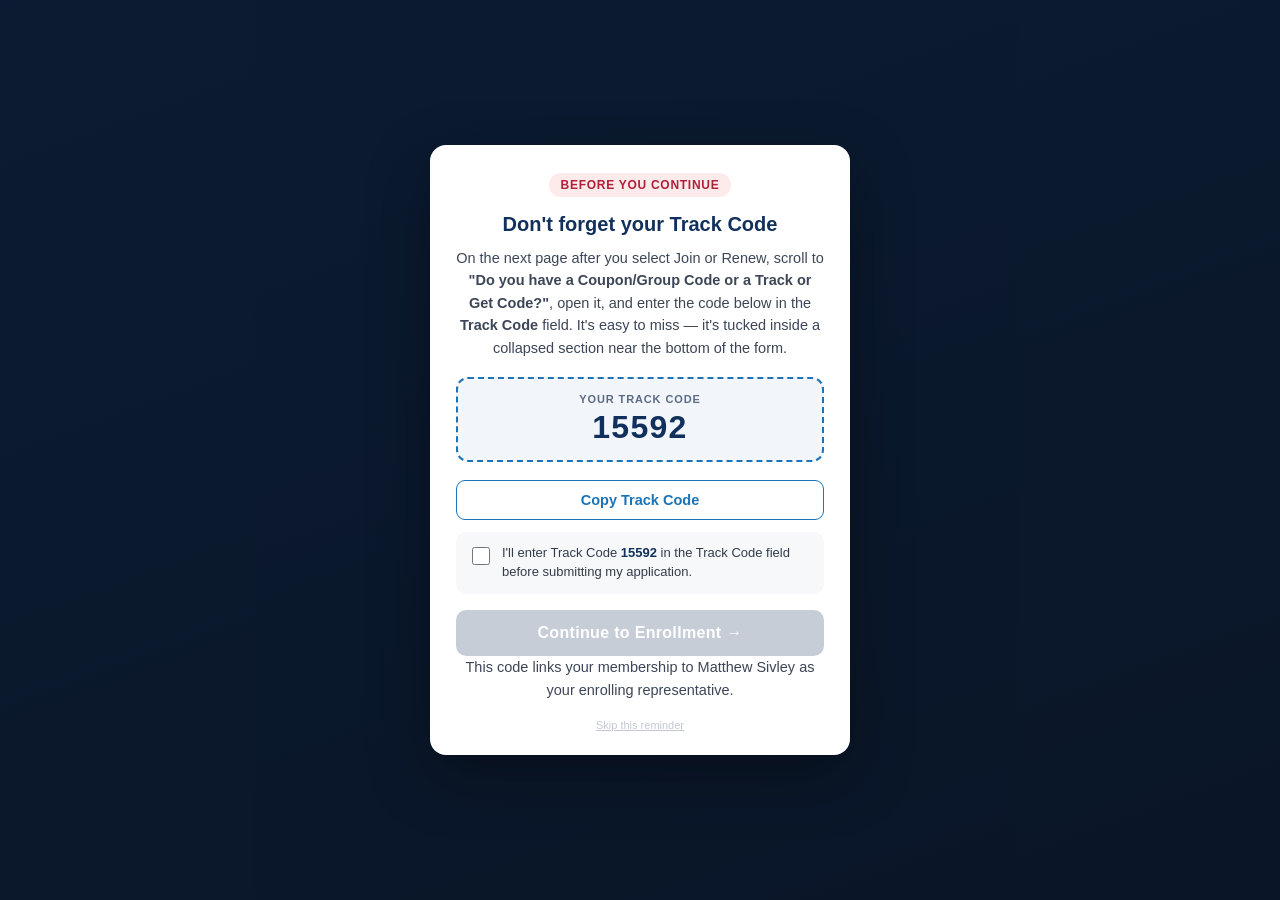
==== index.html @ 1456e948 "Publish AMCN track code landing page" ====
<!DOCTYPE html>
<html lang="en">
<head>
<meta charset="UTF-8">
<meta name="viewport" content="width=device-width, initial-scale=1.0">
<title>Join AirMedCare Network — Matthew Sivley</title>
<style>
  :root{
    --navy:#12305c;
    --blue:#1c73b8;
    --red:#b0203a;
    --ink:#1a1f2b;
    --paper:#ffffff;
  }
  *{box-sizing:border-box;}
  body{
    margin:0;
    font-family:-apple-system,BlinkMacSystemFont,"Segoe UI",Roboto,Helvetica,Arial,sans-serif;
    background:linear-gradient(160deg,var(--navy),#0b1c33);
    color:var(--ink);
    min-height:100vh;
    display:flex;
    align-items:center;
    justify-content:center;
    padding:24px;
  }

  /* ---- Overlay ---- */
  .overlay{
    position:fixed;
    inset:0;
    background:rgba(10,20,35,.72);
    display:flex;
    align-items:center;
    justify-content:center;
    padding:20px;
    z-index:999;
    animation:fadeIn .25s ease-out;
  }
  @keyframes fadeIn{from{opacity:0}to{opacity:1}}

  .card{
    background:var(--paper);
    border-radius:16px;
    max-width:420px;
    width:100%;
    padding:28px 26px 24px;
    box-shadow:0 20px 60px rgba(0,0,0,.35);
    text-align:center;
    animation:pop .3s ease-out;
  }
  @keyframes pop{from{transform:scale(.94);opacity:0}to{transform:scale(1);opacity:1}}

  .badge{
    display:inline-block;
    background:#fdeaea;
    color:var(--red);
    font-size:12px;
    font-weight:700;
    letter-spacing:.06em;
    text-transform:uppercase;
    padding:5px 12px;
    border-radius:999px;
    margin-bottom:14px;
  }

  .card h2{
    font-size:20px;
    margin:0 0 10px;
    color:var(--navy);
    line-height:1.3;
  }

  .card p{
    font-size:14.5px;
    line-height:1.55;
    color:#3c4657;
    margin:0 0 18px;
  }

  .code-box{
    background:#f2f6fb;
    border:2px dashed var(--blue);
    border-radius:12px;
    padding:14px 16px;
    margin-bottom:18px;
  }
  .code-label{
    font-size:11px;
    text-transform:uppercase;
    letter-spacing:.08em;
    color:#5b6b83;
    font-weight:700;
    margin-bottom:4px;
  }
  .code-value{
    font-size:32px;
    font-weight:800;
    color:var(--navy);
    letter-spacing:.04em;
    font-variant-numeric:tabular-nums;
  }

  .copy-btn{
    width:100%;
    padding:11px;
    border-radius:9px;
    border:1.5px solid var(--blue);
    background:#fff;
    color:var(--blue);
    font-size:14.5px;
    font-weight:700;
    cursor:pointer;
    margin-bottom:12px;
    transition:background .15s;
  }
  .copy-btn:active{background:#eaf3fb;}
  .copy-btn.copied{
    background:#e6f6ec;
    border-color:#2f9e56;
    color:#1f7a3f;
  }

  .ack-row{
    display:flex;
    align-items:flex-start;
    gap:9px;
    text-align:left;
    background:#f7f8fa;
    border-radius:10px;
    padding:12px 12px;
    margin-bottom:16px;
  }
  .ack-row input{
    margin-top:3px;
    width:18px;
    height:18px;
    flex-shrink:0;
    accent-color:var(--blue);
  }
  .ack-row label{
    font-size:13px;
    line-height:1.45;
    color:#333c4a;
  }
  .ack-row strong{color:var(--navy);}

  .continue-btn{
    width:100%;
    padding:14px;
    border-radius:10px;
    border:none;
    background:#c7cdd6;
    color:#fff;
    font-size:16px;
    font-weight:800;
    letter-spacing:.02em;
    cursor:not-allowed;
    text-decoration:none;
    display:block;
    transition:background .2s;
  }
  .continue-btn.active{
    background:var(--red);
    cursor:pointer;
  }
  .continue-btn.active:hover{background:#8f1a2d;}

  .hint{
    font-size:12px;
    color:#8a94a6;
    margin-top:12px;
    line-height:1.5;
  }

  .skip{
    display:block;
    margin-top:14px;
    font-size:11px;
    color:#c2c8d2;
    text-decoration:underline;
  }
</style>
</head>
<body>

  <!-- The mandatory overlay -->
  <div class="overlay" id="overlay">
    <div class="card">
      <span class="badge">Before you continue</span>
      <h2>Don't forget your Track&nbsp;Code</h2>
      <p>
        On the next page after you select Join or Renew, scroll to <strong>"Do you have a Coupon/Group Code or a Track or Get Code?"</strong>,
        open it, and enter the code below in the <strong>Track Code</strong> field. It's easy to miss —
        it's tucked inside a collapsed section near the bottom of the form.
      </p>

      <div class="code-box">
        <div class="code-label">Your Track Code</div>
        <div class="code-value" id="trackCode">15592</div>
      </div>

      <button class="copy-btn" id="copyBtn" type="button">Copy Track Code</button>

      <div class="ack-row">
        <input type="checkbox" id="ackCheck">
        <label for="ackCheck">I'll enter Track Code <strong>15592</strong> in the Track Code field before submitting my application.</label>
      </div>

      <a class="continue-btn" id="continueBtn" href="https://www.amcnrep.com/Matthew-Sivley" target="_blank" rel="noopener">
        Continue to Enrollment →
      </a>

      <p class="hint">This code links your membership to Matthew Sivley as your enrolling representative.</p>
      <a class="skip" href="https://www.amcnrep.com/Matthew-Sivley" target="_blank" rel="noopener">Skip this reminder</a>
    </div>
  </div>

<script>
  const checkbox = document.getElementById('ackCheck');
  const continueBtn = document.getElementById('continueBtn');
  const copyBtn = document.getElementById('copyBtn');
  const trackCode = document.getElementById('trackCode').textContent.trim();

  function syncState(){
    if(checkbox.checked){
      continueBtn.classList.add('active');
    } else {
      continueBtn.classList.remove('active');
    }
  }

  continueBtn.addEventListener('click', function(e){
    if(!checkbox.checked){
      e.preventDefault();
      checkbox.parentElement.style.outline = '2px solid #b0203a';
      checkbox.focus();
    }
  });

  checkbox.addEventListener('change', syncState);

  copyBtn.addEventListener('click', async function(){
    try{
      await navigator.clipboard.writeText(trackCode);
    }catch(err){
      // Fallback for browsers without clipboard API access
      const ta = document.createElement('textarea');
      ta.value = trackCode;
      document.body.appendChild(ta);
      ta.select();
      document.execCommand('copy');
      document.body.removeChild(ta);
    }
    copyBtn.textContent = 'Copied ✓';
    copyBtn.classList.add('copied');
    setTimeout(()=>{
      copyBtn.textContent = 'Copy Track Code';
      copyBtn.classList.remove('copied');
    }, 1800);
  });

  // Block Escape-key / outside-click dismissal — there is no dismiss handler at all,
  // so there's nothing to disable. This overlay simply has no close button.
</script>

</body>
</html>
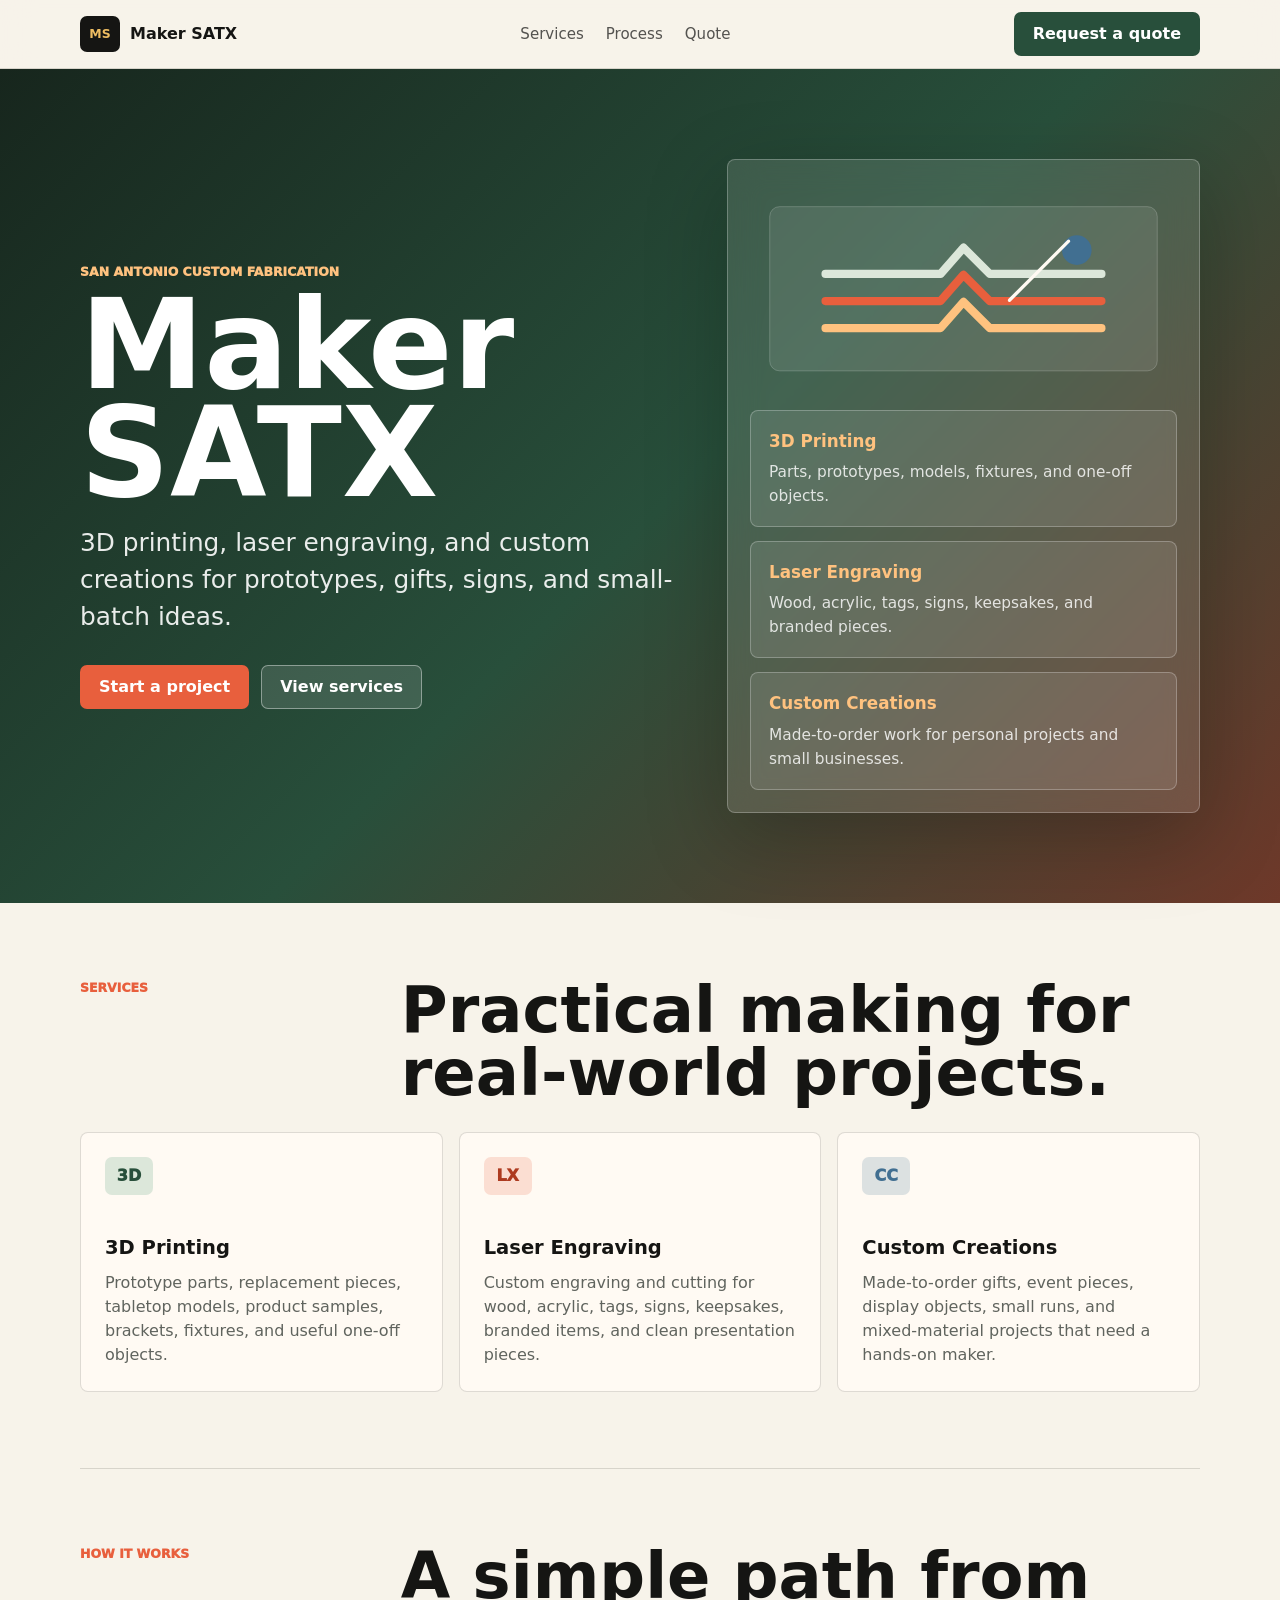
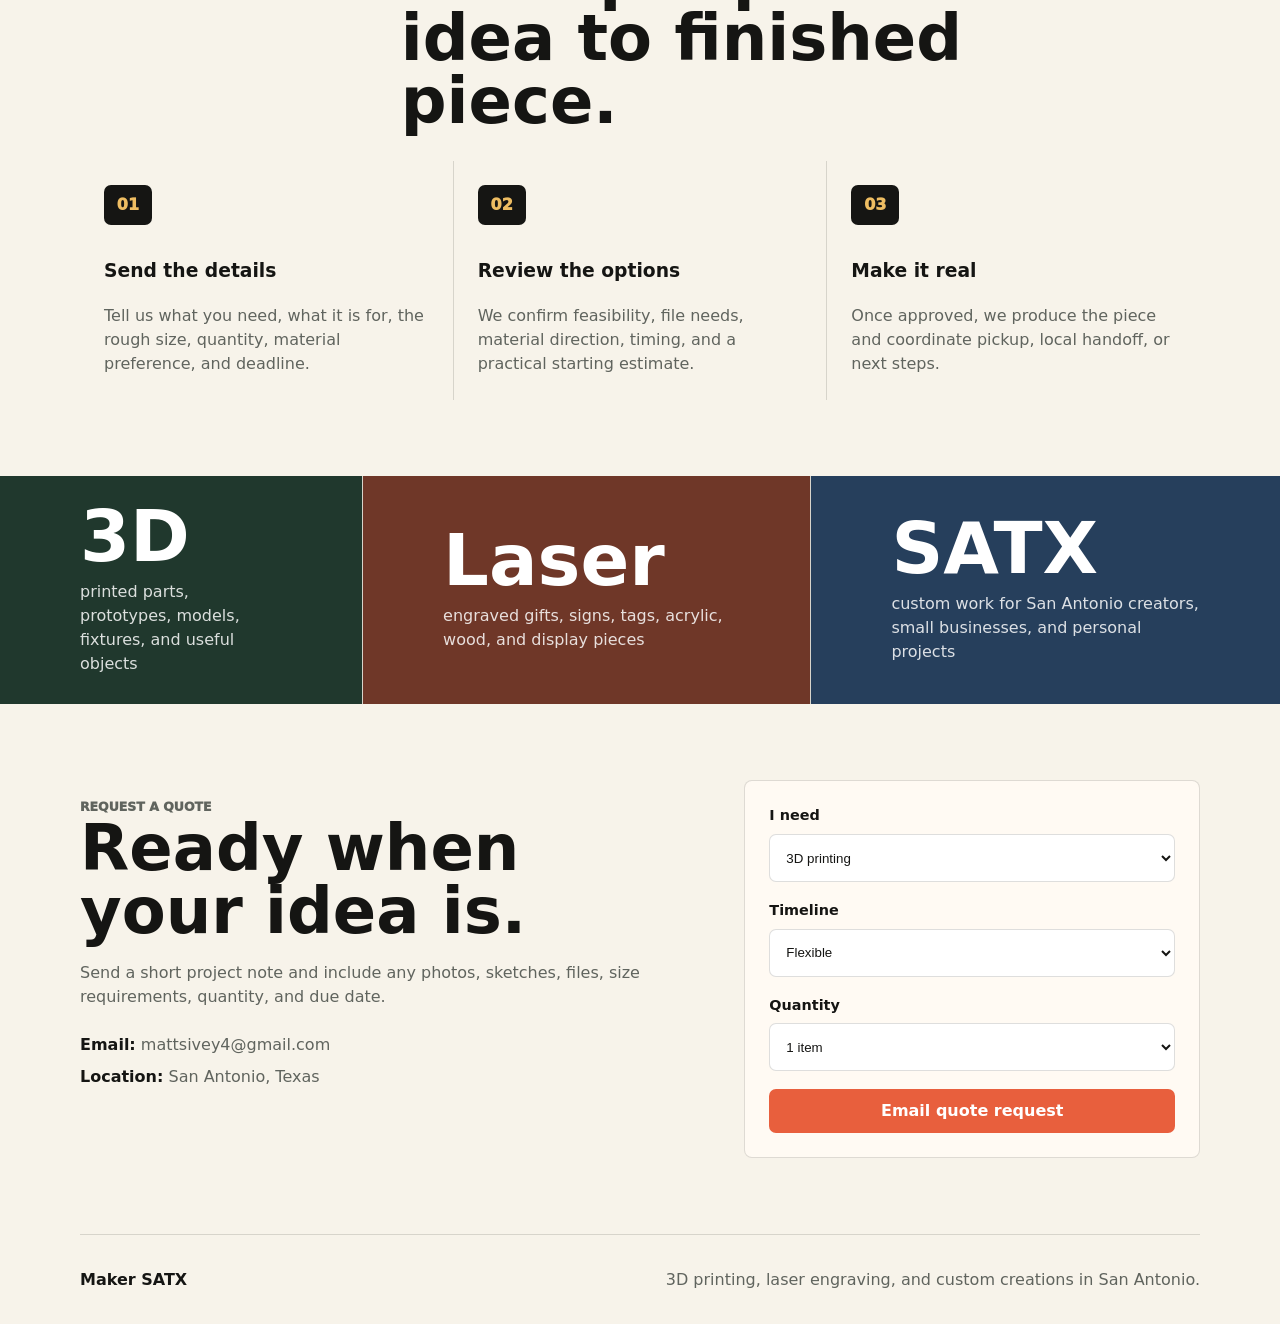
==== commit 425cad34: "Make Maker SATX the homepage" ====
--- a/index.html
+++ b/index.html
@@ -1,268 +1,83 @@
-<!DOCTYPE html>
+<!doctype html>
 <html lang="en">
 <head>
-<meta charset="UTF-8">
-<meta name="viewport" content="width=device-width, initial-scale=1.0">
-<title>Join AirMedCare Network — Matthew Sivley</title>
-<style>
-  :root{
-    --navy:#12305c;
-    --blue:#1c73b8;
-    --red:#b0203a;
-    --ink:#1a1f2b;
-    --paper:#ffffff;
-  }
-  *{box-sizing:border-box;}
-  body{
-    margin:0;
-    font-family:-apple-system,BlinkMacSystemFont,"Segoe UI",Roboto,Helvetica,Arial,sans-serif;
-    background:linear-gradient(160deg,var(--navy),#0b1c33);
-    color:var(--ink);
-    min-height:100vh;
-    display:flex;
-    align-items:center;
-    justify-content:center;
-    padding:24px;
-  }
-
-  /* ---- Overlay ---- */
-  .overlay{
-    position:fixed;
-    inset:0;
-    background:rgba(10,20,35,.72);
-    display:flex;
-    align-items:center;
-    justify-content:center;
-    padding:20px;
-    z-index:999;
-    animation:fadeIn .25s ease-out;
-  }
-  @keyframes fadeIn{from{opacity:0}to{opacity:1}}
-
-  .card{
-    background:var(--paper);
-    border-radius:16px;
-    max-width:420px;
-    width:100%;
-    padding:28px 26px 24px;
-    box-shadow:0 20px 60px rgba(0,0,0,.35);
-    text-align:center;
-    animation:pop .3s ease-out;
-  }
-  @keyframes pop{from{transform:scale(.94);opacity:0}to{transform:scale(1);opacity:1}}
-
-  .badge{
-    display:inline-block;
-    background:#fdeaea;
-    color:var(--red);
-    font-size:12px;
-    font-weight:700;
-    letter-spacing:.06em;
-    text-transform:uppercase;
-    padding:5px 12px;
-    border-radius:999px;
-    margin-bottom:14px;
-  }
-
-  .card h2{
-    font-size:20px;
-    margin:0 0 10px;
-    color:var(--navy);
-    line-height:1.3;
-  }
-
-  .card p{
-    font-size:14.5px;
-    line-height:1.55;
-    color:#3c4657;
-    margin:0 0 18px;
-  }
-
-  .code-box{
-    background:#f2f6fb;
-    border:2px dashed var(--blue);
-    border-radius:12px;
-    padding:14px 16px;
-    margin-bottom:18px;
-  }
-  .code-label{
-    font-size:11px;
-    text-transform:uppercase;
-    letter-spacing:.08em;
-    color:#5b6b83;
-    font-weight:700;
-    margin-bottom:4px;
-  }
-  .code-value{
-    font-size:32px;
-    font-weight:800;
-    color:var(--navy);
-    letter-spacing:.04em;
-    font-variant-numeric:tabular-nums;
-  }
-
-  .copy-btn{
-    width:100%;
-    padding:11px;
-    border-radius:9px;
-    border:1.5px solid var(--blue);
-    background:#fff;
-    color:var(--blue);
-    font-size:14.5px;
-    font-weight:700;
-    cursor:pointer;
-    margin-bottom:12px;
-    transition:background .15s;
-  }
-  .copy-btn:active{background:#eaf3fb;}
-  .copy-btn.copied{
-    background:#e6f6ec;
-    border-color:#2f9e56;
-    color:#1f7a3f;
-  }
-
-  .ack-row{
-    display:flex;
-    align-items:flex-start;
-    gap:9px;
-    text-align:left;
-    background:#f7f8fa;
-    border-radius:10px;
-    padding:12px 12px;
-    margin-bottom:16px;
-  }
-  .ack-row input{
-    margin-top:3px;
-    width:18px;
-    height:18px;
-    flex-shrink:0;
-    accent-color:var(--blue);
-  }
-  .ack-row label{
-    font-size:13px;
-    line-height:1.45;
-    color:#333c4a;
-  }
-  .ack-row strong{color:var(--navy);}
-
-  .continue-btn{
-    width:100%;
-    padding:14px;
-    border-radius:10px;
-    border:none;
-    background:#c7cdd6;
-    color:#fff;
-    font-size:16px;
-    font-weight:800;
-    letter-spacing:.02em;
-    cursor:not-allowed;
-    text-decoration:none;
-    display:block;
-    transition:background .2s;
-  }
-  .continue-btn.active{
-    background:var(--red);
-    cursor:pointer;
-  }
-  .continue-btn.active:hover{background:#8f1a2d;}
-
-  .hint{
-    font-size:12px;
-    color:#8a94a6;
-    margin-top:12px;
-    line-height:1.5;
-  }
-
-  .skip{
-    display:block;
-    margin-top:14px;
-    font-size:11px;
-    color:#c2c8d2;
-    text-decoration:underline;
-  }
-</style>
+  <meta charset="utf-8">
+  <meta name="viewport" content="width=device-width, initial-scale=1">
+  <title>Maker SATX | 3D Printing, Laser Engraving, and Custom Creations</title>
+  <meta name="description" content="Maker SATX offers 3D printing, laser engraving, and custom creations for gifts, prototypes, signs, and small-batch projects in San Antonio.">
+  <link rel="canonical" href="https://www.makersatx.com/">
+  <meta property="og:title" content="Maker SATX">
+  <meta property="og:description" content="3D printing, laser engraving, and custom creations for San Antonio makers, businesses, and one-of-a-kind projects.">
+  <meta property="og:type" content="website">
+  <meta property="og:url" content="https://www.makersatx.com/">
+  <style>
+    :root{--ink:#151513;--muted:#60645e;--paper:#f7f3ea;--surface:#fffaf3;--green:#284f3b;--coral:#e85f3d;--amber:#eebd62;--blue:#416f91;--line:rgba(21,21,19,.14)}
+    *{box-sizing:border-box}html{scroll-behavior:smooth}body{margin:0;background:var(--paper);color:var(--ink);font-family:Inter,ui-sans-serif,system-ui,-apple-system,BlinkMacSystemFont,"Segoe UI",sans-serif;line-height:1.5}a{color:inherit}.site-header{position:sticky;top:0;z-index:5;display:flex;align-items:center;justify-content:space-between;gap:18px;min-height:66px;padding:12px max(18px,calc((100vw - 1120px)/2));background:rgba(247,243,234,.93);border-bottom:1px solid var(--line);backdrop-filter:blur(16px)}.brand{display:flex;align-items:center;gap:10px;text-decoration:none;font-weight:900}.brand-mark{display:grid;place-items:center;width:40px;height:36px;border-radius:7px;background:var(--ink);color:var(--amber);font-size:.78rem}.nav-links{display:flex;gap:22px;color:rgba(21,21,19,.72);font-size:.94rem}.nav-links a,.button{text-decoration:none}.button{display:inline-flex;align-items:center;justify-content:center;min-height:44px;border-radius:7px;padding:0 18px;border:1px solid transparent;font-weight:850}.button.primary{background:var(--coral);color:#fff}.button.secondary{border-color:rgba(255,255,255,.4);background:rgba(255,255,255,.12);color:#fff}.button.dark{background:var(--green);color:#fff}.hero{display:grid;grid-template-columns:minmax(0,1.02fr) minmax(320px,.8fr);gap:44px;align-items:center;min-height:calc(100vh - 66px);padding:78px max(18px,calc((100vw - 1120px)/2));background:linear-gradient(135deg,#17261d 0%,#284f3b 52%,#6e3829 100%);color:#fff}.eyebrow{margin:0 0 10px;color:var(--coral);font-size:.78rem;font-weight:950;letter-spacing:0;text-transform:uppercase}.hero .eyebrow{color:#ffc27f}h1,h2,h3,p{margin-top:0}h1{max-width:9ch;margin-bottom:18px;font-size:clamp(4rem,11vw,7.8rem);line-height:.86;letter-spacing:0}.hero-copy{max-width:650px;margin-bottom:30px;color:rgba(255,255,255,.9);font-size:clamp(1.15rem,2.6vw,1.55rem)}.hero-actions{display:flex;flex-wrap:wrap;gap:12px}.shop-visual{display:grid;gap:14px;padding:22px;border:1px solid rgba(255,255,255,.25);border-radius:8px;background:rgba(255,250,243,.12);box-shadow:0 24px 80px rgba(5,12,8,.25);backdrop-filter:blur(16px)}.visual-card{border:1px solid rgba(255,255,255,.25);border-radius:8px;padding:18px;background:rgba(255,255,255,.1)}.visual-card strong{display:block;margin-bottom:6px;color:#ffc27f;font-size:1.05rem}.visual-card span{color:rgba(255,255,255,.82);font-size:.96rem}.line-art{width:100%;height:auto;display:block}.section{width:min(1120px,calc(100% - 36px));margin:0 auto;padding:76px 0}.section-heading{display:grid;grid-template-columns:minmax(180px,.52fr) minmax(0,1.48fr);gap:40px;align-items:start;margin-bottom:28px}.section-heading h2,.quote-section h2{margin-bottom:0;font-size:clamp(2rem,5vw,4rem);line-height:.98;letter-spacing:0}.service-grid{display:grid;grid-template-columns:repeat(3,minmax(0,1fr));gap:16px}.service-card,.quote-tool{border:1px solid var(--line);border-radius:8px;background:var(--surface)}.service-card{min-height:232px;padding:24px}.service-icon{display:inline-grid;place-items:center;min-width:48px;height:38px;margin-bottom:38px;border-radius:7px;padding:0 11px;background:#dce7da;color:var(--green);font-weight:950}.service-card:nth-child(2) .service-icon{background:rgba(232,95,61,.18);color:#ad3b20}.service-card:nth-child(3) .service-icon{background:rgba(65,111,145,.18);color:var(--blue)}.service-card h3{margin-bottom:8px;font-size:1.22rem}.service-card p,.process-list p,.quote-section p{margin-bottom:0;color:var(--muted)}.process-section{border-top:1px solid var(--line)}.process-list{display:grid;grid-template-columns:repeat(3,minmax(0,1fr));gap:1px;background:var(--line)}.process-list article{min-height:210px;padding:24px;background:var(--paper)}.process-list span{display:grid;place-items:center;width:48px;height:40px;margin-bottom:32px;border-radius:7px;background:var(--ink);color:var(--amber);font-weight:950}.proof-section{display:grid;grid-template-columns:.85fr 1.05fr 1.1fr;gap:1px;width:100%;padding:0;background:var(--line)}.proof-item{display:grid;align-content:center;gap:12px;min-height:170px;padding:28px max(24px,calc((100vw - 1120px)/2));background:#20382d;color:#fff}.proof-item:nth-child(2){background:#6f3728}.proof-item:nth-child(3){background:#263f5c}.proof-item strong{font-size:clamp(2.5rem,6vw,4.5rem);line-height:.9}.proof-item span{max-width:350px;color:rgba(255,255,255,.84)}.quote-section{display:grid;grid-template-columns:minmax(0,.95fr) minmax(320px,.7fr);gap:46px;align-items:start}.quote-section p{max-width:650px;margin-top:18px}.quote-tool{display:grid;gap:18px;padding:24px}.quote-tool label{display:grid;gap:7px;color:var(--ink);font-size:.9rem;font-weight:850}.quote-tool select{width:100%;min-height:48px;padding:0 12px;border:1px solid var(--line);border-radius:7px;background:white;color:var(--ink)}.contact-line{display:grid;gap:8px;margin-top:24px;color:var(--muted)}.contact-line strong{color:var(--ink)}.site-footer{display:flex;align-items:center;justify-content:space-between;gap:20px;min-height:90px;width:min(1120px,calc(100% - 36px));margin:0 auto;border-top:1px solid var(--line);color:var(--muted)}.site-footer span:first-child{color:var(--ink);font-weight:900}@media (max-width:880px){.nav-links{display:none}.hero,.section-heading,.service-grid,.process-list,.proof-section,.quote-section{grid-template-columns:1fr}.hero{min-height:auto;padding-top:66px}.section,.quote-section{padding:60px 0}.site-footer{align-items:flex-start;flex-direction:column;padding:20px 0}}@media (max-width:520px){.brand span:last-child{display:none}.hero-actions,.button{width:100%}h1{font-size:clamp(3.45rem,19vw,4.7rem)}.service-card,.process-list article,.quote-tool,.shop-visual{padding:18px}}
+  </style>
+  <script type="application/ld+json">{"@context":"https://schema.org","@type":"LocalBusiness","name":"Maker SATX","url":"https://www.makersatx.com/","description":"3D printing, laser engraving, and custom creations in San Antonio.","areaServed":{"@type":"City","name":"San Antonio"},"address":{"@type":"PostalAddress","addressLocality":"San Antonio","addressRegion":"TX","addressCountry":"US"},"email":"mattsivey4@gmail.com","sameAs":[]}</script>
 </head>
 <body>
-
-  <!-- The mandatory overlay -->
-  <div class="overlay" id="overlay">
-    <div class="card">
-      <span class="badge">Before you continue</span>
-      <h2>Don't forget your Track&nbsp;Code</h2>
-      <p>
-        On the next page after you select Join or Renew, scroll to <strong>"Do you have a Coupon/Group Code or a Track or Get Code?"</strong>,
-        open it, and enter the code below in the <strong>Track Code</strong> field. It's easy to miss —
-        it's tucked inside a collapsed section near the bottom of the form.
-      </p>
-
-      <div class="code-box">
-        <div class="code-label">Your Track Code</div>
-        <div class="code-value" id="trackCode">15592</div>
+  <header class="site-header" aria-label="Main navigation">
+    <a class="brand" href="#top" aria-label="Maker SATX home"><span class="brand-mark" aria-hidden="true">MS</span><span>Maker SATX</span></a>
+    <nav class="nav-links" aria-label="Site sections"><a href="#services">Services</a><a href="#process">Process</a><a href="#quote">Quote</a></nav>
+    <a class="button dark" href="mailto:mattsivey4@gmail.com?subject=Maker%20SATX%20Quote%20Request">Request a quote</a>
+  </header>
+  <main id="top">
+    <section class="hero" aria-labelledby="hero-title">
+      <div>
+        <p class="eyebrow">San Antonio custom fabrication</p>
+        <h1 id="hero-title">Maker SATX</h1>
+        <p class="hero-copy">3D printing, laser engraving, and custom creations for prototypes, gifts, signs, and small-batch ideas.</p>
+        <div class="hero-actions"><a class="button primary" href="#quote">Start a project</a><a class="button secondary" href="#services">View services</a></div>
       </div>
-
-      <button class="copy-btn" id="copyBtn" type="button">Copy Track Code</button>
-
-      <div class="ack-row">
-        <input type="checkbox" id="ackCheck">
-        <label for="ackCheck">I'll enter Track Code <strong>15592</strong> in the Track Code field before submitting my application.</label>
+      <aside class="shop-visual" aria-label="Maker SATX service summary">
+        <svg class="line-art" viewBox="0 0 520 260" role="img" aria-label="Abstract layered fabrication graphic">
+          <rect x="24" y="30" width="472" height="200" rx="12" fill="rgba(255,255,255,.09)" stroke="rgba(255,255,255,.24)"/>
+          <path d="M92 178h140l28-32 32 32h136" fill="none" stroke="#ffc27f" stroke-width="10" stroke-linecap="round" stroke-linejoin="round"/>
+          <path d="M92 145h140l28-32 32 32h136" fill="none" stroke="#e85f3d" stroke-width="10" stroke-linecap="round" stroke-linejoin="round"/>
+          <path d="M92 112h140l28-32 32 32h136" fill="none" stroke="#dce7da" stroke-width="10" stroke-linecap="round" stroke-linejoin="round"/>
+          <circle cx="398" cy="83" r="18" fill="#416f91"/>
+          <path d="M388 72l-72 72" stroke="#fffaf3" stroke-width="4" stroke-linecap="round"/>
+        </svg>
+        <div class="visual-card"><strong>3D Printing</strong><span>Parts, prototypes, models, fixtures, and one-off objects.</span></div>
+        <div class="visual-card"><strong>Laser Engraving</strong><span>Wood, acrylic, tags, signs, keepsakes, and branded pieces.</span></div>
+        <div class="visual-card"><strong>Custom Creations</strong><span>Made-to-order work for personal projects and small businesses.</span></div>
+      </aside>
+    </section>
+    <section id="services" class="section" aria-labelledby="services-title">
+      <div class="section-heading"><p class="eyebrow">Services</p><h2 id="services-title">Practical making for real-world projects.</h2></div>
+      <div class="service-grid">
+        <article class="service-card"><span class="service-icon" aria-hidden="true">3D</span><h3>3D Printing</h3><p>Prototype parts, replacement pieces, tabletop models, product samples, brackets, fixtures, and useful one-off objects.</p></article>
+        <article class="service-card"><span class="service-icon" aria-hidden="true">LX</span><h3>Laser Engraving</h3><p>Custom engraving and cutting for wood, acrylic, tags, signs, keepsakes, branded items, and clean presentation pieces.</p></article>
+        <article class="service-card"><span class="service-icon" aria-hidden="true">CC</span><h3>Custom Creations</h3><p>Made-to-order gifts, event pieces, display objects, small runs, and mixed-material projects that need a hands-on maker.</p></article>
       </div>
-
-      <a class="continue-btn" id="continueBtn" href="https://www.amcnrep.com/Matthew-Sivley" target="_blank" rel="noopener">
-        Continue to Enrollment →
-      </a>
-
-      <p class="hint">This code links your membership to Matthew Sivley as your enrolling representative.</p>
-      <a class="skip" href="https://www.amcnrep.com/Matthew-Sivley" target="_blank" rel="noopener">Skip this reminder</a>
-    </div>
-  </div>
-
-<script>
-  const checkbox = document.getElementById('ackCheck');
-  const continueBtn = document.getElementById('continueBtn');
-  const copyBtn = document.getElementById('copyBtn');
-  const trackCode = document.getElementById('trackCode').textContent.trim();
-
-  function syncState(){
-    if(checkbox.checked){
-      continueBtn.classList.add('active');
-    } else {
-      continueBtn.classList.remove('active');
-    }
-  }
-
-  continueBtn.addEventListener('click', function(e){
-    if(!checkbox.checked){
-      e.preventDefault();
-      checkbox.parentElement.style.outline = '2px solid #b0203a';
-      checkbox.focus();
-    }
-  });
-
-  checkbox.addEventListener('change', syncState);
-
-  copyBtn.addEventListener('click', async function(){
-    try{
-      await navigator.clipboard.writeText(trackCode);
-    }catch(err){
-      // Fallback for browsers without clipboard API access
-      const ta = document.createElement('textarea');
-      ta.value = trackCode;
-      document.body.appendChild(ta);
-      ta.select();
-      document.execCommand('copy');
-      document.body.removeChild(ta);
-    }
-    copyBtn.textContent = 'Copied ✓';
-    copyBtn.classList.add('copied');
-    setTimeout(()=>{
-      copyBtn.textContent = 'Copy Track Code';
-      copyBtn.classList.remove('copied');
-    }, 1800);
-  });
-
-  // Block Escape-key / outside-click dismissal — there is no dismiss handler at all,
-  // so there's nothing to disable. This overlay simply has no close button.
-</script>
-
+    </section>
+    <section id="process" class="section process-section" aria-labelledby="process-title">
+      <div class="section-heading"><p class="eyebrow">How it works</p><h2 id="process-title">A simple path from idea to finished piece.</h2></div>
+      <div class="process-list">
+        <article><span>01</span><h3>Send the details</h3><p>Tell us what you need, what it is for, the rough size, quantity, material preference, and deadline.</p></article>
+        <article><span>02</span><h3>Review the options</h3><p>We confirm feasibility, file needs, material direction, timing, and a practical starting estimate.</p></article>
+        <article><span>03</span><h3>Make it real</h3><p>Once approved, we produce the piece and coordinate pickup, local handoff, or next steps.</p></article>
+      </div>
+    </section>
+    <section class="section proof-section" aria-label="Maker SATX project types">
+      <div class="proof-item"><strong>3D</strong><span>printed parts, prototypes, models, fixtures, and useful objects</span></div>
+      <div class="proof-item"><strong>Laser</strong><span>engraved gifts, signs, tags, acrylic, wood, and display pieces</span></div>
+      <div class="proof-item"><strong>SATX</strong><span>custom work for San Antonio creators, small businesses, and personal projects</span></div>
+    </section>
+    <section id="quote" class="section quote-section" aria-labelledby="quote-title">
+      <div><p class="eyebrow">Request a quote</p><h2 id="quote-title">Ready when your idea is.</h2><p>Send a short project note and include any photos, sketches, files, size requirements, quantity, and due date.</p><div class="contact-line"><span><strong>Email:</strong> mattsivey4@gmail.com</span><span><strong>Location:</strong> San Antonio, Texas</span></div></div>
+      <form class="quote-tool" id="quote-form">
+        <label>I need<select id="project-service" name="project-service"><option value="3D printing">3D printing</option><option value="Laser engraving">Laser engraving</option><option value="Custom creation">Custom creation</option><option value="Not sure yet">Help choosing the right option</option></select></label>
+        <label>Timeline<select id="timeline" name="timeline"><option value="Flexible">Flexible</option><option value="1-2 weeks">1-2 weeks</option><option value="Rush request">Rush request</option></select></label>
+        <label>Quantity<select id="quantity" name="quantity"><option value="1 item">1 item</option><option value="2-10 items">2-10 items</option><option value="Small batch">Small batch</option></select></label>
+        <a class="button primary" id="quote-link" href="mailto:mattsivey4@gmail.com?subject=Maker%20SATX%20Quote%20Request">Email quote request</a>
+      </form>
+    </section>
+  </main>
+  <footer class="site-footer"><span>Maker SATX</span><span>3D printing, laser engraving, and custom creations in San Antonio.</span></footer>
+  <script>
+    const quoteForm=document.querySelector('#quote-form');const quoteLink=document.querySelector('#quote-link');function updateQuoteLink(){const data=new FormData(quoteForm);const body=[`Service: ${data.get('project-service')}`,`Timeline: ${data.get('timeline')}`,`Quantity: ${data.get('quantity')}`,'','Project details:','','Attachments or links:'].join('\n');quoteLink.href=`mailto:mattsivey4@gmail.com?subject=${encodeURIComponent('Maker SATX Quote Request')}&body=${encodeURIComponent(body)}`}quoteForm.addEventListener('change',updateQuoteLink);updateQuoteLink();
+  </script>
 </body>
 </html>
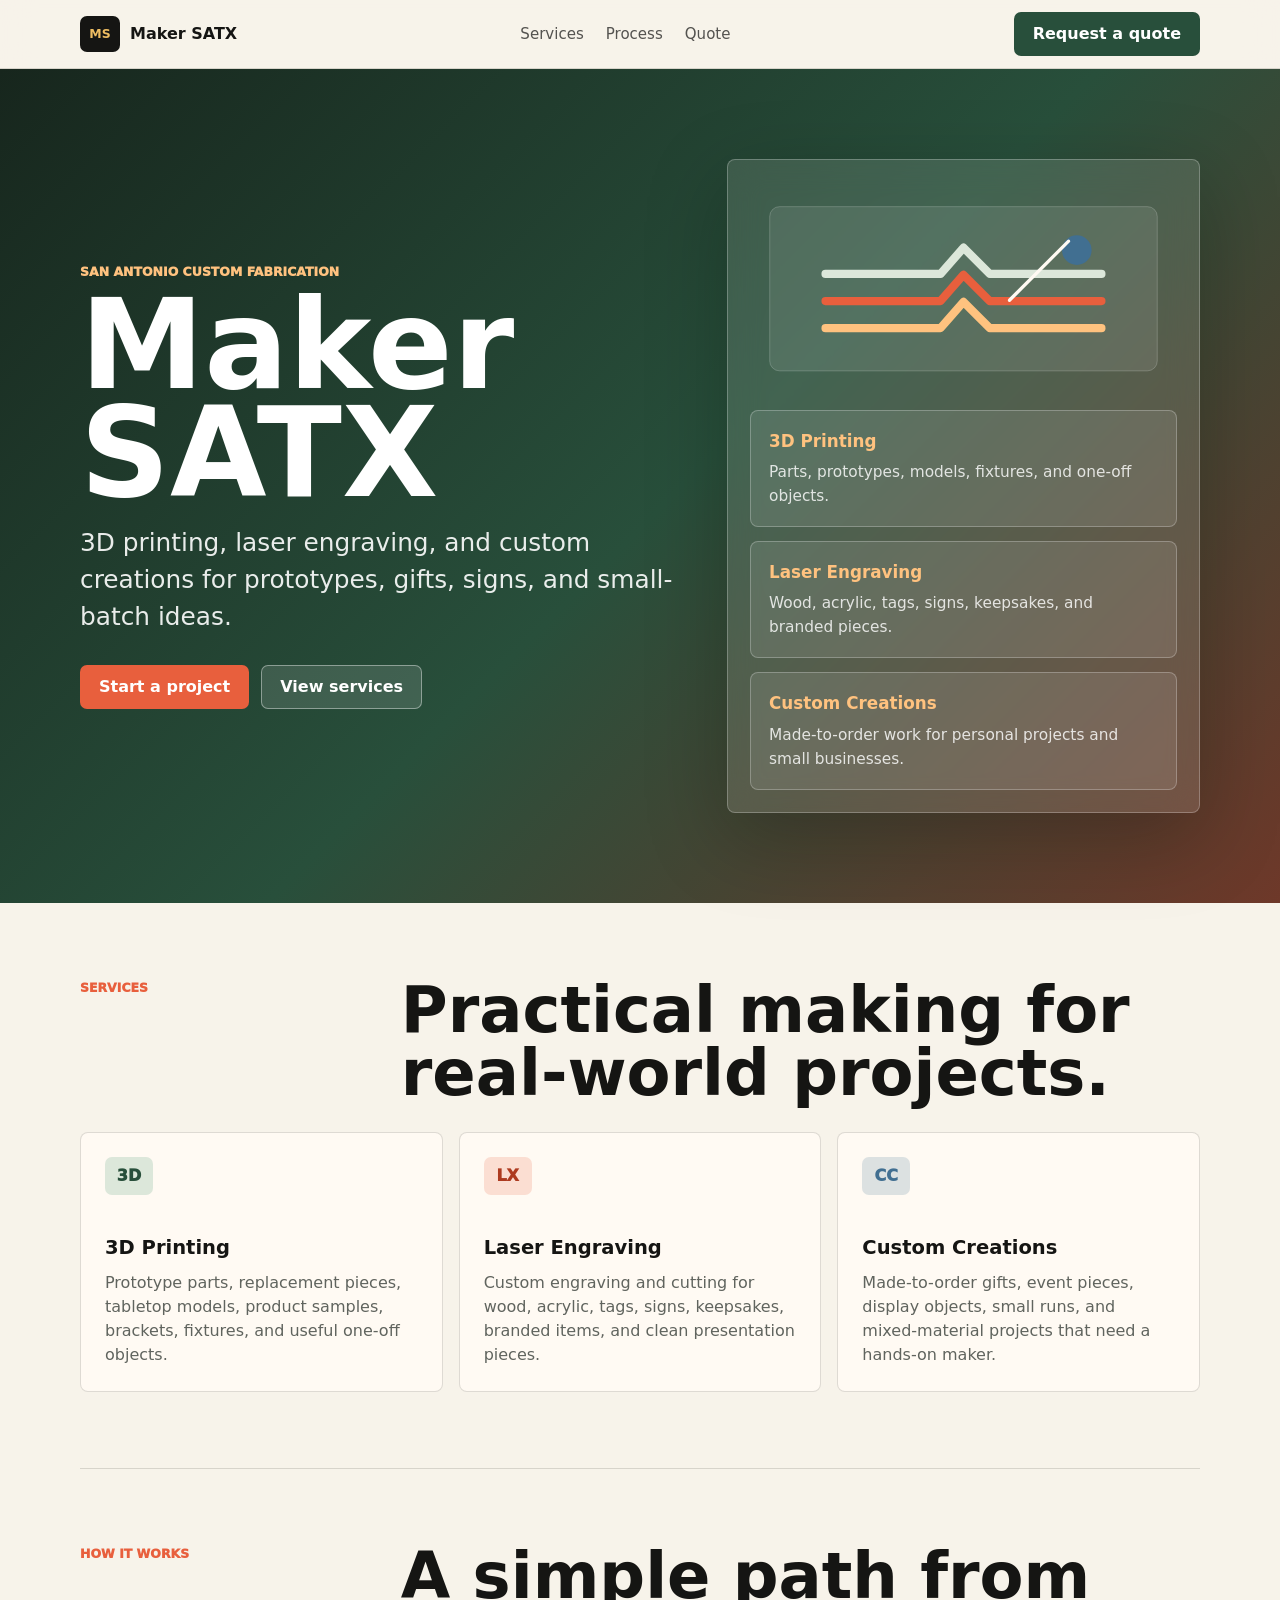
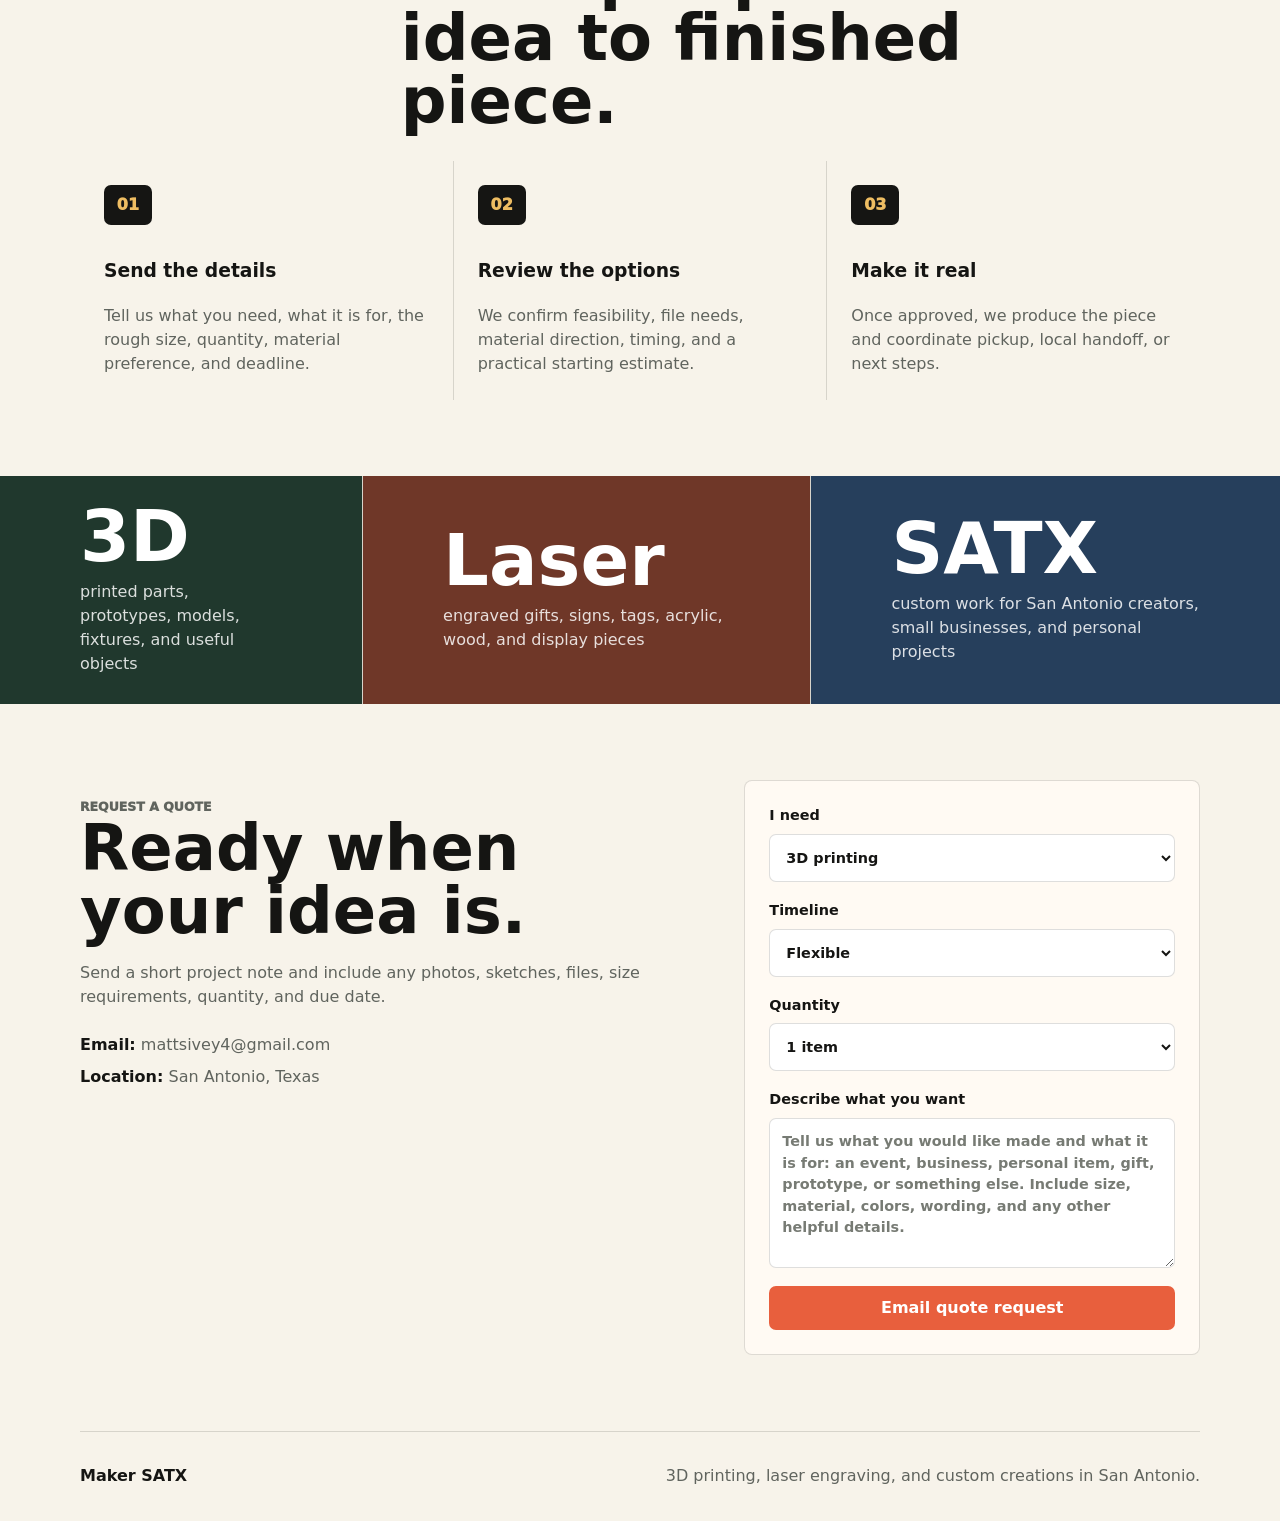
==== commit 2bf71be7: "Add project description field to quote form" ====
--- a/index.html
+++ b/index.html
@@ -12,7 +12,7 @@
   <meta property="og:url" content="https://www.makersatx.com/">
   <style>
     :root{--ink:#151513;--muted:#60645e;--paper:#f7f3ea;--surface:#fffaf3;--green:#284f3b;--coral:#e85f3d;--amber:#eebd62;--blue:#416f91;--line:rgba(21,21,19,.14)}
-    *{box-sizing:border-box}html{scroll-behavior:smooth}body{margin:0;background:var(--paper);color:var(--ink);font-family:Inter,ui-sans-serif,system-ui,-apple-system,BlinkMacSystemFont,"Segoe UI",sans-serif;line-height:1.5}a{color:inherit}.site-header{position:sticky;top:0;z-index:5;display:flex;align-items:center;justify-content:space-between;gap:18px;min-height:66px;padding:12px max(18px,calc((100vw - 1120px)/2));background:rgba(247,243,234,.93);border-bottom:1px solid var(--line);backdrop-filter:blur(16px)}.brand{display:flex;align-items:center;gap:10px;text-decoration:none;font-weight:900}.brand-mark{display:grid;place-items:center;width:40px;height:36px;border-radius:7px;background:var(--ink);color:var(--amber);font-size:.78rem}.nav-links{display:flex;gap:22px;color:rgba(21,21,19,.72);font-size:.94rem}.nav-links a,.button{text-decoration:none}.button{display:inline-flex;align-items:center;justify-content:center;min-height:44px;border-radius:7px;padding:0 18px;border:1px solid transparent;font-weight:850}.button.primary{background:var(--coral);color:#fff}.button.secondary{border-color:rgba(255,255,255,.4);background:rgba(255,255,255,.12);color:#fff}.button.dark{background:var(--green);color:#fff}.hero{display:grid;grid-template-columns:minmax(0,1.02fr) minmax(320px,.8fr);gap:44px;align-items:center;min-height:calc(100vh - 66px);padding:78px max(18px,calc((100vw - 1120px)/2));background:linear-gradient(135deg,#17261d 0%,#284f3b 52%,#6e3829 100%);color:#fff}.eyebrow{margin:0 0 10px;color:var(--coral);font-size:.78rem;font-weight:950;letter-spacing:0;text-transform:uppercase}.hero .eyebrow{color:#ffc27f}h1,h2,h3,p{margin-top:0}h1{max-width:9ch;margin-bottom:18px;font-size:clamp(4rem,11vw,7.8rem);line-height:.86;letter-spacing:0}.hero-copy{max-width:650px;margin-bottom:30px;color:rgba(255,255,255,.9);font-size:clamp(1.15rem,2.6vw,1.55rem)}.hero-actions{display:flex;flex-wrap:wrap;gap:12px}.shop-visual{display:grid;gap:14px;padding:22px;border:1px solid rgba(255,255,255,.25);border-radius:8px;background:rgba(255,250,243,.12);box-shadow:0 24px 80px rgba(5,12,8,.25);backdrop-filter:blur(16px)}.visual-card{border:1px solid rgba(255,255,255,.25);border-radius:8px;padding:18px;background:rgba(255,255,255,.1)}.visual-card strong{display:block;margin-bottom:6px;color:#ffc27f;font-size:1.05rem}.visual-card span{color:rgba(255,255,255,.82);font-size:.96rem}.line-art{width:100%;height:auto;display:block}.section{width:min(1120px,calc(100% - 36px));margin:0 auto;padding:76px 0}.section-heading{display:grid;grid-template-columns:minmax(180px,.52fr) minmax(0,1.48fr);gap:40px;align-items:start;margin-bottom:28px}.section-heading h2,.quote-section h2{margin-bottom:0;font-size:clamp(2rem,5vw,4rem);line-height:.98;letter-spacing:0}.service-grid{display:grid;grid-template-columns:repeat(3,minmax(0,1fr));gap:16px}.service-card,.quote-tool{border:1px solid var(--line);border-radius:8px;background:var(--surface)}.service-card{min-height:232px;padding:24px}.service-icon{display:inline-grid;place-items:center;min-width:48px;height:38px;margin-bottom:38px;border-radius:7px;padding:0 11px;background:#dce7da;color:var(--green);font-weight:950}.service-card:nth-child(2) .service-icon{background:rgba(232,95,61,.18);color:#ad3b20}.service-card:nth-child(3) .service-icon{background:rgba(65,111,145,.18);color:var(--blue)}.service-card h3{margin-bottom:8px;font-size:1.22rem}.service-card p,.process-list p,.quote-section p{margin-bottom:0;color:var(--muted)}.process-section{border-top:1px solid var(--line)}.process-list{display:grid;grid-template-columns:repeat(3,minmax(0,1fr));gap:1px;background:var(--line)}.process-list article{min-height:210px;padding:24px;background:var(--paper)}.process-list span{display:grid;place-items:center;width:48px;height:40px;margin-bottom:32px;border-radius:7px;background:var(--ink);color:var(--amber);font-weight:950}.proof-section{display:grid;grid-template-columns:.85fr 1.05fr 1.1fr;gap:1px;width:100%;padding:0;background:var(--line)}.proof-item{display:grid;align-content:center;gap:12px;min-height:170px;padding:28px max(24px,calc((100vw - 1120px)/2));background:#20382d;color:#fff}.proof-item:nth-child(2){background:#6f3728}.proof-item:nth-child(3){background:#263f5c}.proof-item strong{font-size:clamp(2.5rem,6vw,4.5rem);line-height:.9}.proof-item span{max-width:350px;color:rgba(255,255,255,.84)}.quote-section{display:grid;grid-template-columns:minmax(0,.95fr) minmax(320px,.7fr);gap:46px;align-items:start}.quote-section p{max-width:650px;margin-top:18px}.quote-tool{display:grid;gap:18px;padding:24px}.quote-tool label{display:grid;gap:7px;color:var(--ink);font-size:.9rem;font-weight:850}.quote-tool select{width:100%;min-height:48px;padding:0 12px;border:1px solid var(--line);border-radius:7px;background:white;color:var(--ink)}.contact-line{display:grid;gap:8px;margin-top:24px;color:var(--muted)}.contact-line strong{color:var(--ink)}.site-footer{display:flex;align-items:center;justify-content:space-between;gap:20px;min-height:90px;width:min(1120px,calc(100% - 36px));margin:0 auto;border-top:1px solid var(--line);color:var(--muted)}.site-footer span:first-child{color:var(--ink);font-weight:900}@media (max-width:880px){.nav-links{display:none}.hero,.section-heading,.service-grid,.process-list,.proof-section,.quote-section{grid-template-columns:1fr}.hero{min-height:auto;padding-top:66px}.section,.quote-section{padding:60px 0}.site-footer{align-items:flex-start;flex-direction:column;padding:20px 0}}@media (max-width:520px){.brand span:last-child{display:none}.hero-actions,.button{width:100%}h1{font-size:clamp(3.45rem,19vw,4.7rem)}.service-card,.process-list article,.quote-tool,.shop-visual{padding:18px}}
+    *{box-sizing:border-box}html{scroll-behavior:smooth}body{margin:0;background:var(--paper);color:var(--ink);font-family:Inter,ui-sans-serif,system-ui,-apple-system,BlinkMacSystemFont,"Segoe UI",sans-serif;line-height:1.5}a{color:inherit}.site-header{position:sticky;top:0;z-index:5;display:flex;align-items:center;justify-content:space-between;gap:18px;min-height:66px;padding:12px max(18px,calc((100vw - 1120px)/2));background:rgba(247,243,234,.93);border-bottom:1px solid var(--line);backdrop-filter:blur(16px)}.brand{display:flex;align-items:center;gap:10px;text-decoration:none;font-weight:900}.brand-mark{display:grid;place-items:center;width:40px;height:36px;border-radius:7px;background:var(--ink);color:var(--amber);font-size:.78rem}.nav-links{display:flex;gap:22px;color:rgba(21,21,19,.72);font-size:.94rem}.nav-links a,.button{text-decoration:none}.button{display:inline-flex;align-items:center;justify-content:center;min-height:44px;border-radius:7px;padding:0 18px;border:1px solid transparent;font-weight:850}.button.primary{background:var(--coral);color:#fff}.button.secondary{border-color:rgba(255,255,255,.4);background:rgba(255,255,255,.12);color:#fff}.button.dark{background:var(--green);color:#fff}.hero{display:grid;grid-template-columns:minmax(0,1.02fr) minmax(320px,.8fr);gap:44px;align-items:center;min-height:calc(100vh - 66px);padding:78px max(18px,calc((100vw - 1120px)/2));background:linear-gradient(135deg,#17261d 0%,#284f3b 52%,#6e3829 100%);color:#fff}.eyebrow{margin:0 0 10px;color:var(--coral);font-size:.78rem;font-weight:950;letter-spacing:0;text-transform:uppercase}.hero .eyebrow{color:#ffc27f}h1,h2,h3,p{margin-top:0}h1{max-width:9ch;margin-bottom:18px;font-size:clamp(4rem,11vw,7.8rem);line-height:.86;letter-spacing:0}.hero-copy{max-width:650px;margin-bottom:30px;color:rgba(255,255,255,.9);font-size:clamp(1.15rem,2.6vw,1.55rem)}.hero-actions{display:flex;flex-wrap:wrap;gap:12px}.shop-visual{display:grid;gap:14px;padding:22px;border:1px solid rgba(255,255,255,.25);border-radius:8px;background:rgba(255,250,243,.12);box-shadow:0 24px 80px rgba(5,12,8,.25);backdrop-filter:blur(16px)}.visual-card{border:1px solid rgba(255,255,255,.25);border-radius:8px;padding:18px;background:rgba(255,255,255,.1)}.visual-card strong{display:block;margin-bottom:6px;color:#ffc27f;font-size:1.05rem}.visual-card span{color:rgba(255,255,255,.82);font-size:.96rem}.line-art{width:100%;height:auto;display:block}.section{width:min(1120px,calc(100% - 36px));margin:0 auto;padding:76px 0}.section-heading{display:grid;grid-template-columns:minmax(180px,.52fr) minmax(0,1.48fr);gap:40px;align-items:start;margin-bottom:28px}.section-heading h2,.quote-section h2{margin-bottom:0;font-size:clamp(2rem,5vw,4rem);line-height:.98;letter-spacing:0}.service-grid{display:grid;grid-template-columns:repeat(3,minmax(0,1fr));gap:16px}.service-card,.quote-tool{border:1px solid var(--line);border-radius:8px;background:var(--surface)}.service-card{min-height:232px;padding:24px}.service-icon{display:inline-grid;place-items:center;min-width:48px;height:38px;margin-bottom:38px;border-radius:7px;padding:0 11px;background:#dce7da;color:var(--green);font-weight:950}.service-card:nth-child(2) .service-icon{background:rgba(232,95,61,.18);color:#ad3b20}.service-card:nth-child(3) .service-icon{background:rgba(65,111,145,.18);color:var(--blue)}.service-card h3{margin-bottom:8px;font-size:1.22rem}.service-card p,.process-list p,.quote-section p{margin-bottom:0;color:var(--muted)}.process-section{border-top:1px solid var(--line)}.process-list{display:grid;grid-template-columns:repeat(3,minmax(0,1fr));gap:1px;background:var(--line)}.process-list article{min-height:210px;padding:24px;background:var(--paper)}.process-list span{display:grid;place-items:center;width:48px;height:40px;margin-bottom:32px;border-radius:7px;background:var(--ink);color:var(--amber);font-weight:950}.proof-section{display:grid;grid-template-columns:.85fr 1.05fr 1.1fr;gap:1px;width:100%;padding:0;background:var(--line)}.proof-item{display:grid;align-content:center;gap:12px;min-height:170px;padding:28px max(24px,calc((100vw - 1120px)/2));background:#20382d;color:#fff}.proof-item:nth-child(2){background:#6f3728}.proof-item:nth-child(3){background:#263f5c}.proof-item strong{font-size:clamp(2.5rem,6vw,4.5rem);line-height:.9}.proof-item span{max-width:350px;color:rgba(255,255,255,.84)}.quote-section{display:grid;grid-template-columns:minmax(0,.95fr) minmax(320px,.7fr);gap:46px;align-items:start}.quote-section p{max-width:650px;margin-top:18px}.quote-tool{display:grid;gap:18px;padding:24px}.quote-tool label{display:grid;gap:7px;color:var(--ink);font-size:.9rem;font-weight:850}.quote-tool select,.quote-tool textarea{width:100%;border:1px solid var(--line);border-radius:7px;background:white;color:var(--ink);font:inherit}.quote-tool select{min-height:48px;padding:0 12px}.quote-tool textarea{min-height:150px;padding:12px;resize:vertical;line-height:1.5}.quote-tool textarea::placeholder{color:#777b74}.contact-line{display:grid;gap:8px;margin-top:24px;color:var(--muted)}.contact-line strong{color:var(--ink)}.site-footer{display:flex;align-items:center;justify-content:space-between;gap:20px;min-height:90px;width:min(1120px,calc(100% - 36px));margin:0 auto;border-top:1px solid var(--line);color:var(--muted)}.site-footer span:first-child{color:var(--ink);font-weight:900}@media (max-width:880px){.nav-links{display:none}.hero,.section-heading,.service-grid,.process-list,.proof-section,.quote-section{grid-template-columns:1fr}.hero{min-height:auto;padding-top:66px}.section,.quote-section{padding:60px 0}.site-footer{align-items:flex-start;flex-direction:column;padding:20px 0}}@media (max-width:520px){.brand span:last-child{display:none}.hero-actions,.button{width:100%}h1{font-size:clamp(3.45rem,19vw,4.7rem)}.service-card,.process-list article,.quote-tool,.shop-visual{padding:18px}}
   </style>
   <script type="application/ld+json">{"@context":"https://schema.org","@type":"LocalBusiness","name":"Maker SATX","url":"https://www.makersatx.com/","description":"3D printing, laser engraving, and custom creations in San Antonio.","areaServed":{"@type":"City","name":"San Antonio"},"address":{"@type":"PostalAddress","addressLocality":"San Antonio","addressRegion":"TX","addressCountry":"US"},"email":"mattsivey4@gmail.com","sameAs":[]}</script>
 </head>
@@ -71,13 +71,14 @@
         <label>I need<select id="project-service" name="project-service"><option value="3D printing">3D printing</option><option value="Laser engraving">Laser engraving</option><option value="Custom creation">Custom creation</option><option value="Not sure yet">Help choosing the right option</option></select></label>
         <label>Timeline<select id="timeline" name="timeline"><option value="Flexible">Flexible</option><option value="1-2 weeks">1-2 weeks</option><option value="Rush request">Rush request</option></select></label>
         <label>Quantity<select id="quantity" name="quantity"><option value="1 item">1 item</option><option value="2-10 items">2-10 items</option><option value="Small batch">Small batch</option></select></label>
+        <label>Describe what you want<textarea id="project-description" name="project-description" placeholder="Tell us what you would like made and what it is for: an event, business, personal item, gift, prototype, or something else. Include size, material, colors, wording, and any other helpful details."></textarea></label>
         <a class="button primary" id="quote-link" href="mailto:mattsivey4@gmail.com?subject=Maker%20SATX%20Quote%20Request">Email quote request</a>
       </form>
     </section>
   </main>
   <footer class="site-footer"><span>Maker SATX</span><span>3D printing, laser engraving, and custom creations in San Antonio.</span></footer>
   <script>
-    const quoteForm=document.querySelector('#quote-form');const quoteLink=document.querySelector('#quote-link');function updateQuoteLink(){const data=new FormData(quoteForm);const body=[`Service: ${data.get('project-service')}`,`Timeline: ${data.get('timeline')}`,`Quantity: ${data.get('quantity')}`,'','Project details:','','Attachments or links:'].join('\n');quoteLink.href=`mailto:mattsivey4@gmail.com?subject=${encodeURIComponent('Maker SATX Quote Request')}&body=${encodeURIComponent(body)}`}quoteForm.addEventListener('change',updateQuoteLink);updateQuoteLink();
+    const quoteForm=document.querySelector('#quote-form');const quoteLink=document.querySelector('#quote-link');function updateQuoteLink(){const data=new FormData(quoteForm);const body=[`Service: ${data.get('project-service')}`,`Timeline: ${data.get('timeline')}`,`Quantity: ${data.get('quantity')}`,'',`Project description: ${data.get('project-description')||''}`,'','Attachments or links:'].join('\n');quoteLink.href=`mailto:mattsivey4@gmail.com?subject=${encodeURIComponent('Maker SATX Quote Request')}&body=${encodeURIComponent(body)}`}quoteForm.addEventListener('change',updateQuoteLink);quoteForm.addEventListener('input',updateQuoteLink);updateQuoteLink();
   </script>
 </body>
 </html>
